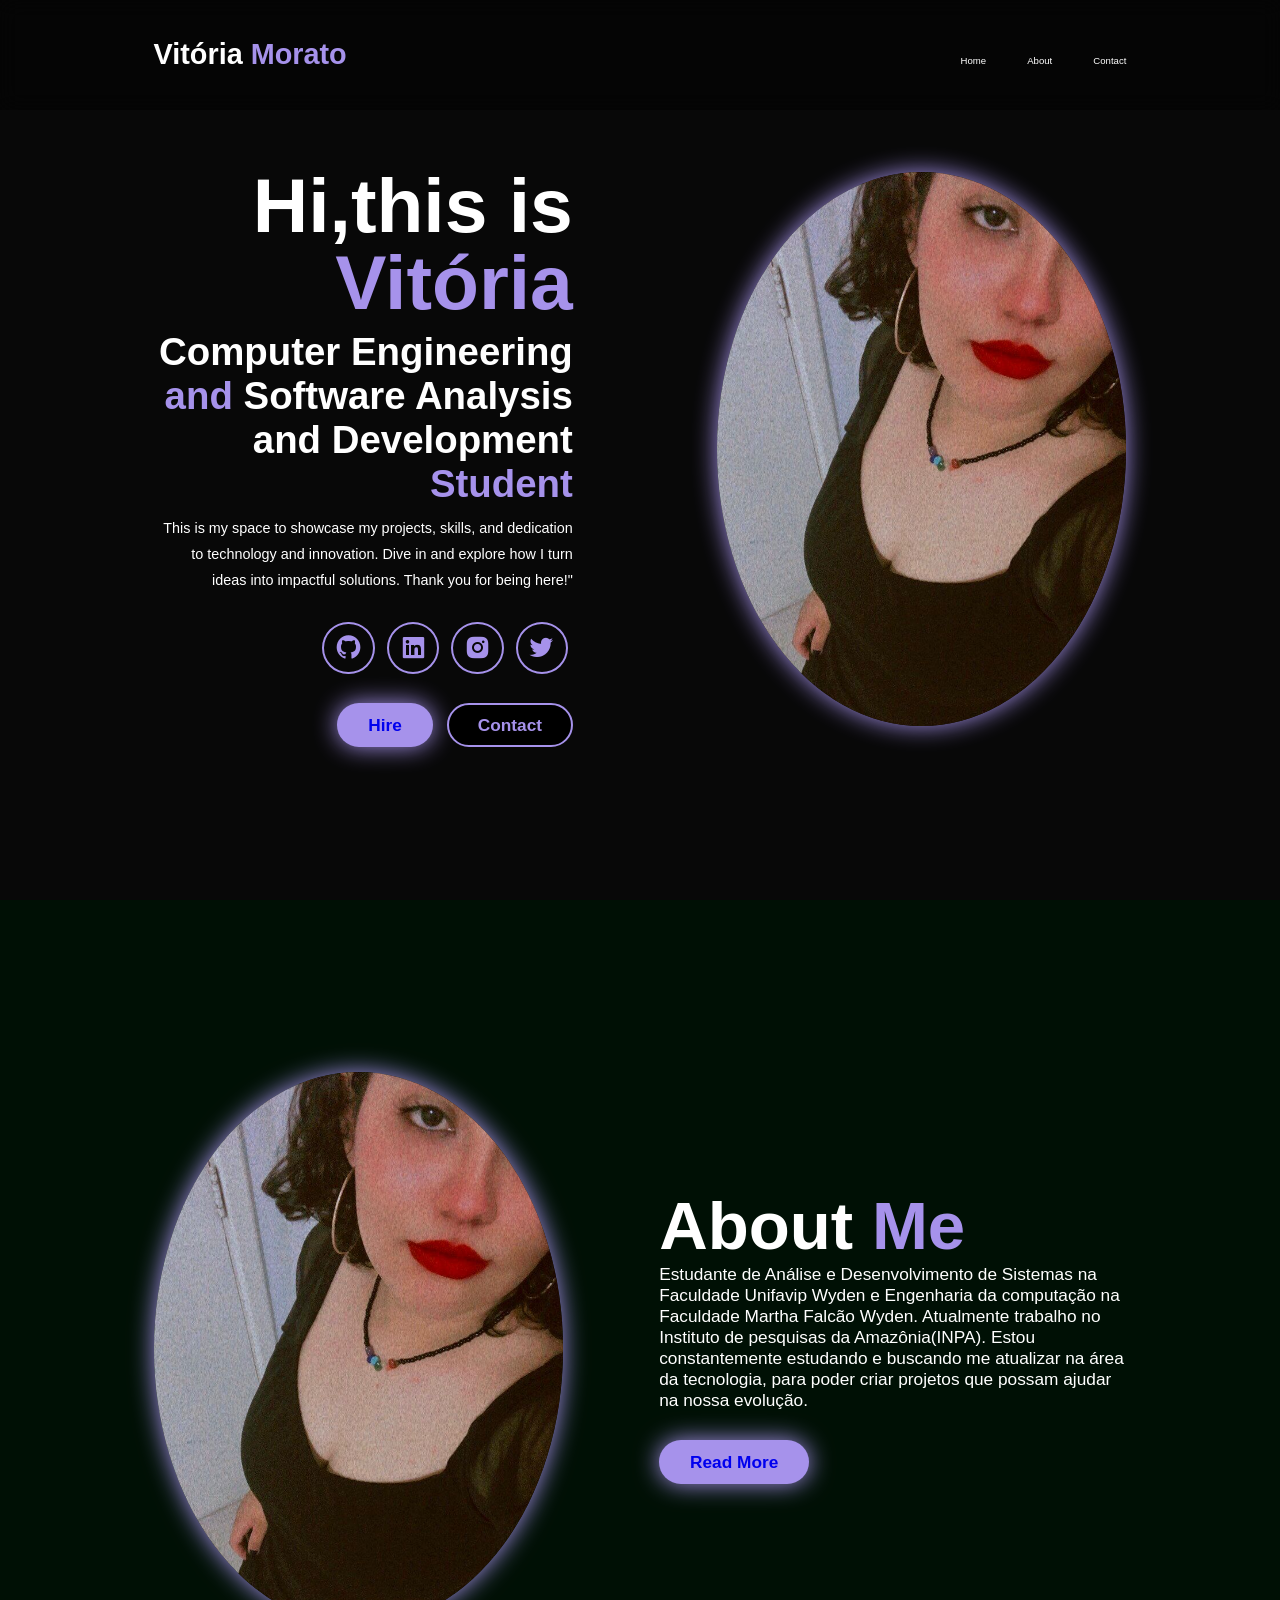
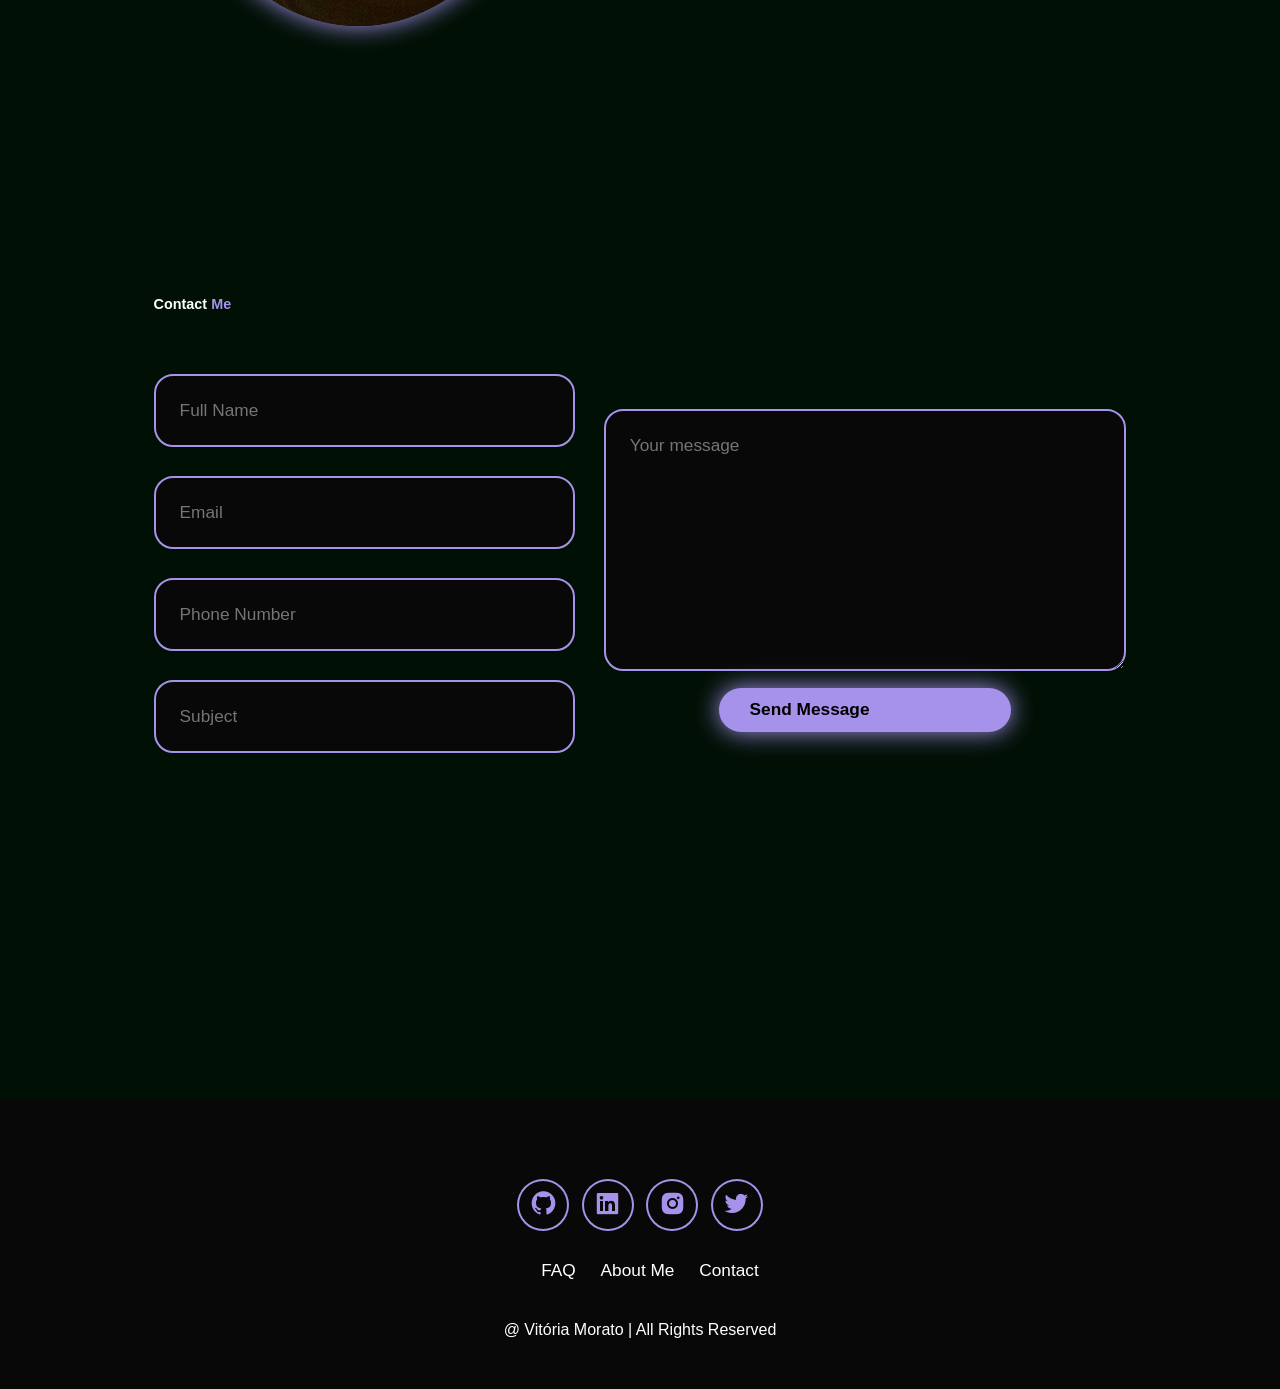
==== MeuPort/Portifólio.html @ acf23f74 "Local Página" ====
<!DOCTYPE html><!-- Define o documento como HTML5 -->
<html lang="pt-br">
<head>
    <meta charset="UTF-8"/>
    <meta name="viewport" content="width-device-width, initial-scale=1.0"/>
    <title>System Call: Portfolio</title>
    <link rel="stylesheet" href="Ports.css">
    <link rel="icon" href="images/Icon_TP.png" type="image/x-icon">
    <link 
        href="https://unpkg.com/boxicons@2.1.4/css/boxicons.min.css"
        rel="stylesheet"
    />
</head>

<body>
    <header class="header">
        <a href="#home" class="logo"> Vitória
        <span>Morato</span>

        <i class="bx bx-menu" id="menu-icon" > </i>

        <nav class="navbar">
            <a href="#home">Home</a>
            <a href="#about">About</a>
            <a href="#contact">Contact</a>
        </nav>
        </a>
    </header>

    <section class="home" id="home">

        <div class="home-content">
        <h1>Hi,this is <span>Vitória</span></h1>
        <h3> Computer Engineering <span>and</span>  Software Analysis and Development <span> Student </span></h3>
        <p>This is my space to showcase my projects, skills, 
            and dedication to technology and innovation. 
            Dive in and explore how I turn ideas into impactful solutions.
            Thank you for being here!"</p>

        <div class="social-icons">
                <a href="https://github.com/VickyMorato" target="_blank">
                <i class="bx bxl-github"></i>
            </a>

            <a href="https://www.linkedin.com/in/vitória-morato-9aab852b8/", target="_blank">
                <i class="bx bxl-linkedin-square"></i> </a>

            <a href="https://www.instagram.com/vihcloud/", target="_blank">
                <i class="bx bxl-instagram-alt"></i> </a>

            <a href="https://x.com/Dope_Vm", target="_blank">
                <i class="bx bxl-twitter"></i> </a>
        </div>

        <div class="btn-group">
            <a href="#" class="btn">Hire</a>
            <a href="#contact" class="btn">Contact</a>

        </div>
    </div>

    <div class="home-image">
        <img src="images/icon.jpeg" alt="">

    </div>
    </section>

    <section class="about" id="about">
        <div class="about-img">
            <img src="images/icon.jpeg" alt="">
        </div>

            <div class="about-content">
                <h2>About <span>Me</span></h2>
                <p>Estudante de Análise e Desenvolvimento de Sistemas na Faculdade Unifavip Wyden e 
                    Engenharia da computação na Faculdade Martha Falcão Wyden. 
                    Atualmente trabalho no Instituto de pesquisas da Amazônia(INPA). 
                    Estou constantemente estudando e buscando me atualizar na área da tecnologia, 
                    para poder criar projetos que possam ajudar na nossa evolução.</p>
                <a href="#" class="btn">Read More</a>
            </div>
    </section>


    <section class="contact" id="contact">
        <h2 class="heading">Contact <span>Me</span> </h2>

        <form action="">
            <div class="input-group">
                <div class="input-box">
                    <input type="text" placeholder="Full Name">
                    <input type="email" placeholder="Email">

                </div>
            <div class="input-box">
                <input type="number" placeholder="Phone Number">
                <input type="text" placeholder="Subject">
            </div>
</div>

            <div class="input-group-2">
                <textarea name="" id=""cols="30" rows="10" placeholder="Your message"></textarea>
                <input type="aubmit" value="Send Message" class="btn">
            </div>

        </form>
    </section>


<footer class="footer">
    <div class="social-icons">
        <a href="https://github.com/VickyMorato" target="_blank">
            <i class="bx bxl-github"></i>
        </a>

        <a href="https://www.linkedin.com/in/vitória-morato-9aab852b8/", target="_blank">
            <i class="bx bxl-linkedin-square"></i> </a>

            <a href="https://www.instagram.com/vihcloud/", target="_blank">
            <i class="bx bxl-instagram-alt"></i> </a>

            <a href="https://x.com/Dope_Vm", target="_blank">
            <i class="bx bxl-twitter"></i> </a>
    </div>

    <ul class="list">
        <li>
            <a href="#">FAQ</a>
        </li>
        <li>
            <a href="#about">About Me</a>
        </li>
        <li>
            <a href="#contact">Contact</a>
        </li>
    </ul>


    <p class="copyright">
        @ Vitória Morato | All Rights Reserved
    </p>

</footer>













    <script src="MeuPort/script.js"></script>
</body>
</html>
---- MeuPort/Ports.css ----
*{
    margin:0;
    padding: 0;
    box-sizing: border-box;
    text-decoration: none;
    border: none;
    outline: none;
    scroll-behavior: smooth;
    font-family: "Poppins", sans-serif;
}

html{
    font-size: 60%;
}

:root{
    --bg-color:#080808;
    --second-bg-color: #001005;
    --text-color: rgb(255, 255, 255);
    --main-color: #a692eb;
}

body{
    background: var(--bg-color);
    color: var(--text-color);
}

.header{
    position: fixed;
    width:100%;
    top: 0;
    left:0;
    padding:4rem 12%;
    background: rgba(0, 0, 0, 0.3);
    backdrop-filter:blur(10px);
    display:flex;
    justify-content:space-between;
    align-items: center;
    z-index:100;
}

#menu-icon{
    font-size:3.6rem;
    color:var(--main-color);
    display:none;
}

.logo{
    font-size:3rem;
    color:var(--text-color);
    font-weight: 800;
    cursor: pointer;
    transition:0.3s ease;
}

.logo:hover{
    transform: scale(1.1);
}

span{
    color:var(--main-color);
}

.navbar a{
    font: size 1.8rem;
    color:var(--text-color);
    margin-left:  4rem;
    font-weight:500;
    border-bottom: 3px solid transparent;
    transition: 0.3s ease;
}

.navbar a:hover{
    border-bottom:3px solid var(--main-color);
    color: var(--main-color);
}

section{
    min-height:100vh;
    padding: 10rem 12%;
}

.home{
    display: flex;
    align-items: center;
    justify-content: center;
    gap: 15rem;
}

.home-content{
    display: flex;
    flex-direction: column;
    align-items: flex-end;
    text-align: right;
}

.home-content h1{
    font-size: 8rem;
    font-weight: 700;
    margin-top: 1.5rem;
    line-height: 1;
}

.home-content h3{
    font-size: 4rem;
    margin: 1rem 0;
}

.home-content p{
    font-size: 1.5rem;
    font-weight: 500;
    line-height: 1.8;
}

.home-image img{
    width: 32vw;
    border-radius: 50%;
    box-shadow: 0 0 25px var(--main-color);
    transition:0.4s ease-in-out;
}

.home-image img:hover{
    box-shadow: 0 0 25px var(--main-color),
                0 0 50px var(--main-color),
                0 0 100px var(--main-color);
}

.social-icons a{
    display: inline-flex;
    justify-content: center;
    align-items: center;
    font-size: 3rem;
    padding: 1rem;
    background: transparent;
    border: 2px solid var(--main-color);
    border-radius: 50%;
    color: var(--main-color);
    margin: 3rem 0.5rem;
    transition: 0.3s ease;
}

.social-icons a:hover{
    color: var(--text-color);
    background-color: var(--main-color);
    transform: scale(1.2)translate(-5px);
    box-shadow: 0 0 25px var(--main-color);
}

.btn-group{
    display: flex;
    gap: 1.5rem;
}

.btn{
    display: inline-block;
    padding: 1rem 3rem;
    background: var(--main-color);
    box-shadow:0 0 25px var(--main-color);
    border-radius: 3rem;
    font-size: 1.8rem;
    border: 2px solid transparent;
    font-weight: 600;
    transition: 0.3s ease-in-out;
}

.btn:hover{
    transform: scale(1.05);
    box-shadow:0 0 25px var(--main-color),
            0 0 50px var(--main-color);
}

.btn-group a:nth-of-type(2){
    background-color: black;
    color: var(--main-color);
    border: 2px solid var(--main-color);
    box-shadow:0 0 25px transparent;
}

.btn-group a:nth-of-type(2):hover{
    box-shadow:0 0 25px var(--main-color);
    background-color: var(--main-color);
    color: black;
}

.about{
    display: flex;
    justify-content: center;
    align-items: center;
    gap: 10rem;
    background-color: var(--second-bg-color);
}

.about-img img{
    width: 32vw;
    border-radius: 50%;
    box-shadow: 0 0 25px var(--main-color);
    transition:0.4s ease-in-out;
}

.about-img img:hover{
    box-shadow: 0 0 25px var(--main-color),
                0 0 50px var(--main-color),
                0 0 100px var(--main-color);
}

.about-content h2{
    font-size: 7rem;
    text-align: left;
}

.about-content p{
    font-size: 1.8rem;
}

.about-content .btn{
    margin: 3rem 0;
}

::-webkit-scrollbar{
    width: 10px;
}

::-webkit-scrollbar-thumb{
    background-color: var(--main-color);
}

::-webkit-scrollbar-track{
    background-color: var(--bg-color);
}

.contact{
    background-color: var(--second-bg-color);
}

.contact h2{
    margin-bottom: 3rem;
    color: var(--text-color);
}

.contact form{
    display: flex;
    align-items: center;
    justify-content: center;
    gap: 3rem;
    margin: 5rem 0;
    text-align: center;
}

.contact form .input-box input,
.contact form textarea{
    width: 100%;
    padding: 2.5rem;
    font-size: 1.8rem;
    color: var(--text-color);
    background-color: var(--bg-color);
    border-radius: 2rem;
    border: 2px solid var(--main-color);
    margin: 1.5rem 0;
}

.footer{
    background-color: var(--bg-color);
    padding: 50px 0;
}

.footer .social-icons{
    text-align: center;
}

.footer ul{
    text-align: center;
    font-size: 1.8rem;
}

.footer ul li{
    display: inline-block;
    margin-left: 20px;
}

.footer ul li a{
    color:white;
    border-bottom: 3px solid transparent;
    transition: 0.3s ease-in-out;
}

.footer ul li a:hover{
    border-bottom: 3px solid var(--main-color);
}

.footer .copyright{
    text-align: center;
    margin-top: 40px;
    font-size: 16px;
}

@media(max-width:1024px){
    #meu-icon{
        display: block;
    }
.navbar{
    position: absolute;
    top: 100%;
    right: 0;
    width: 50%;
    padding: 1rem 3rem;
    background-color: rgba(0, 0, 0, 0.8);
    border-left: 2px solid var(--main-color);
    border-bottom: 2px solid var(--main-color);
    border-bottom-left-radius: 2rem;
}
.navbar a{
    display:block;
    font-size: 2rem;
    margin:3rem 0;
    color: var(--text-color);
}
.navbar.activate{
    display: block;
}
.home{
    flex-direction: column-reverse;
    margin: 5rem 0;
    gap: 5rem;
}
.home-image{
    width: 52vw;
}
.about{
    flex-direction: column-reverse;
    text-align: center;
}
.about h2{
    text-align: center;
    margin: 2rem 0;
}
.about img{
    width: 52vw;
}
.contact form{
    flex-direction: column;
}
}
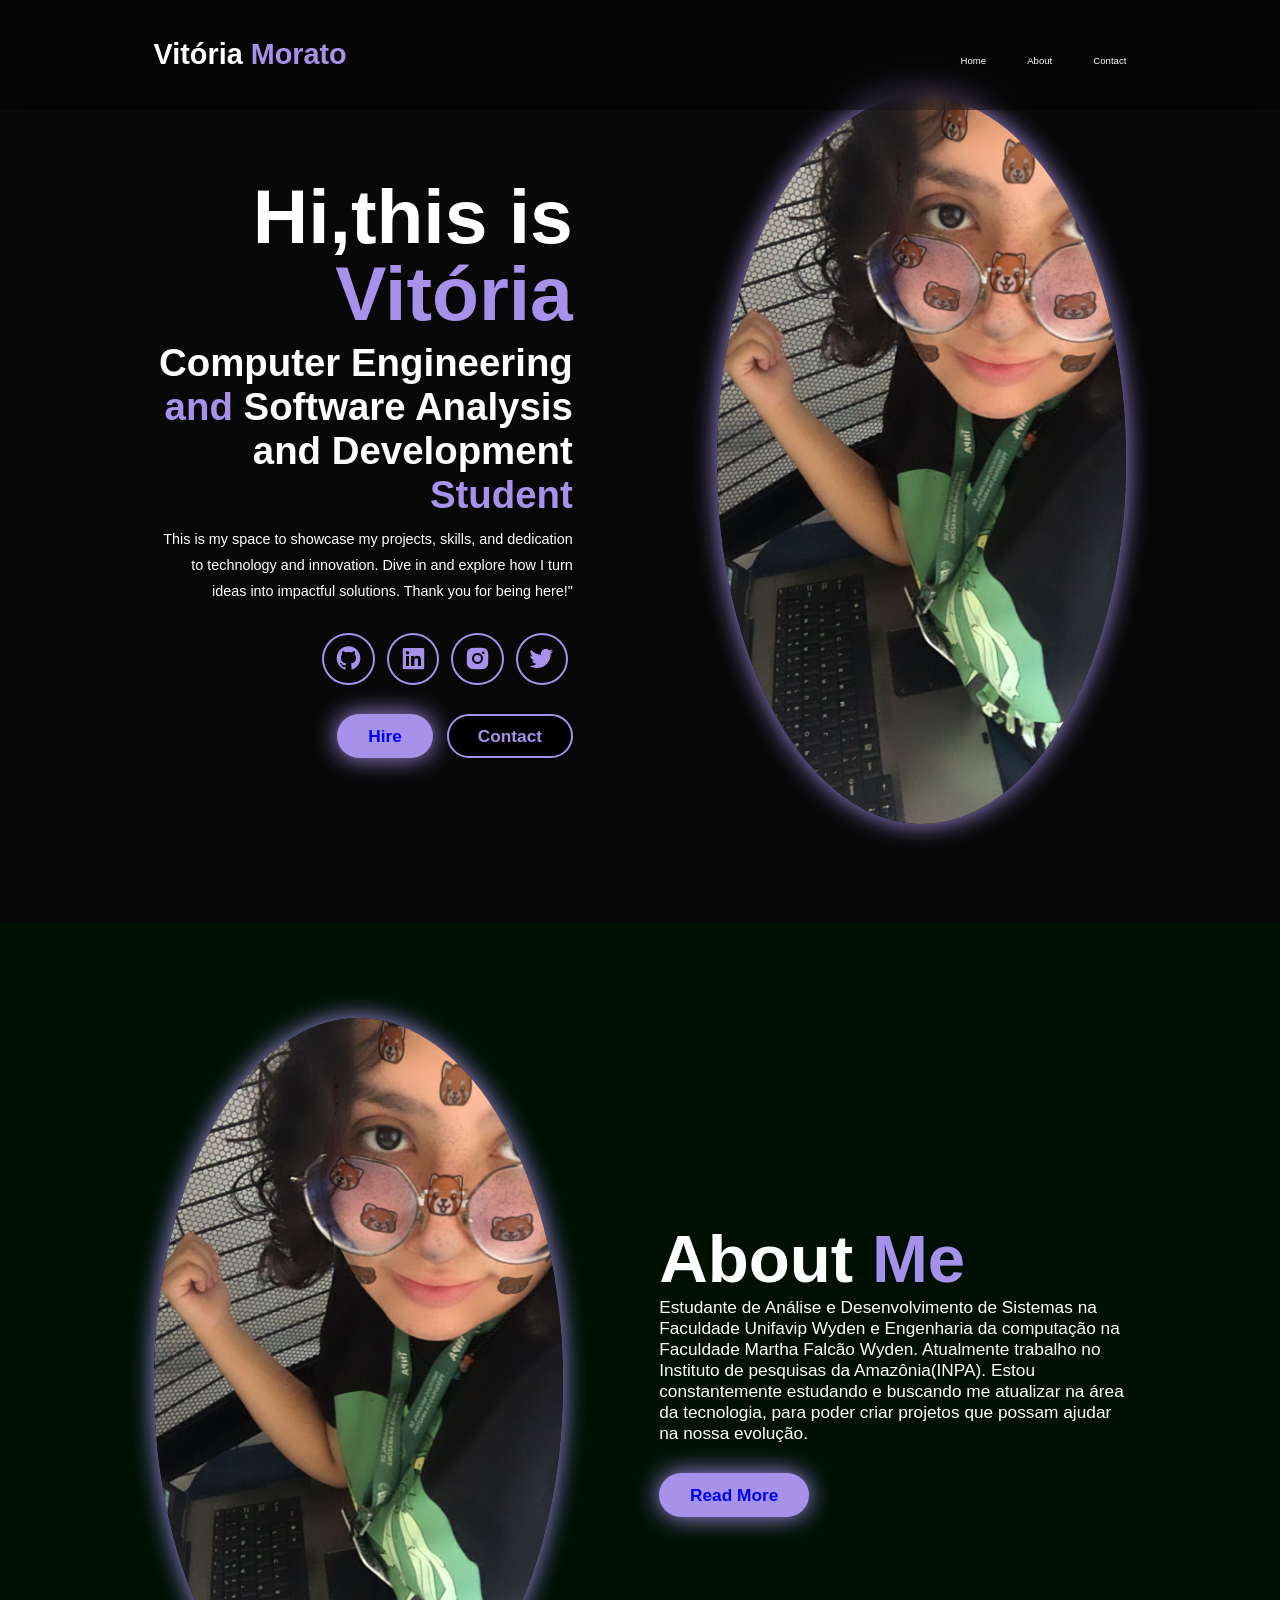
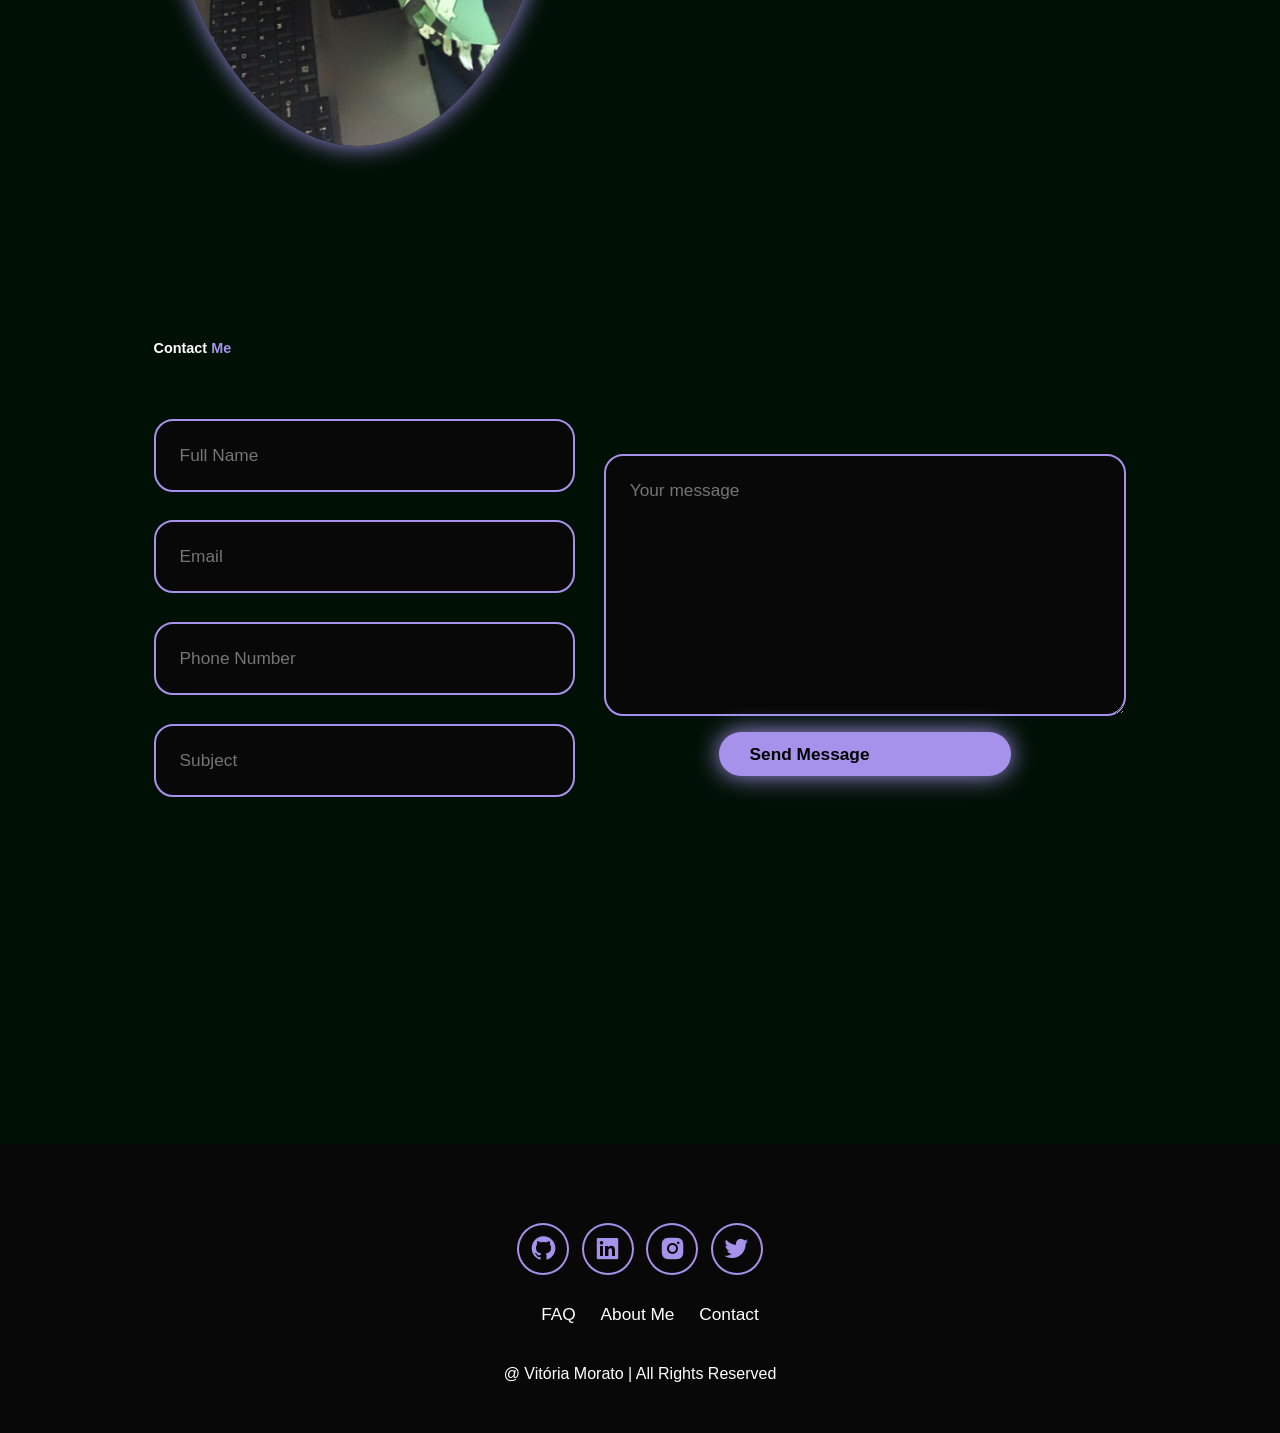
==== commit 930349e8: "atualização de foto" ====
--- a/MeuPort/Portifólio.html
+++ b/MeuPort/Portifólio.html
@@ -60,14 +60,14 @@
     </div>
 
     <div class="home-image">
-        <img src="images/icon.jpeg" alt="">
+        <img src="images/Iconn.jpeg" alt="">
 
     </div>
     </section>
 
     <section class="about" id="about">
         <div class="about-img">
-            <img src="images/icon.jpeg" alt="">
+            <img src="images/Iconn.jpeg" alt="">
         </div>
 
             <div class="about-content">
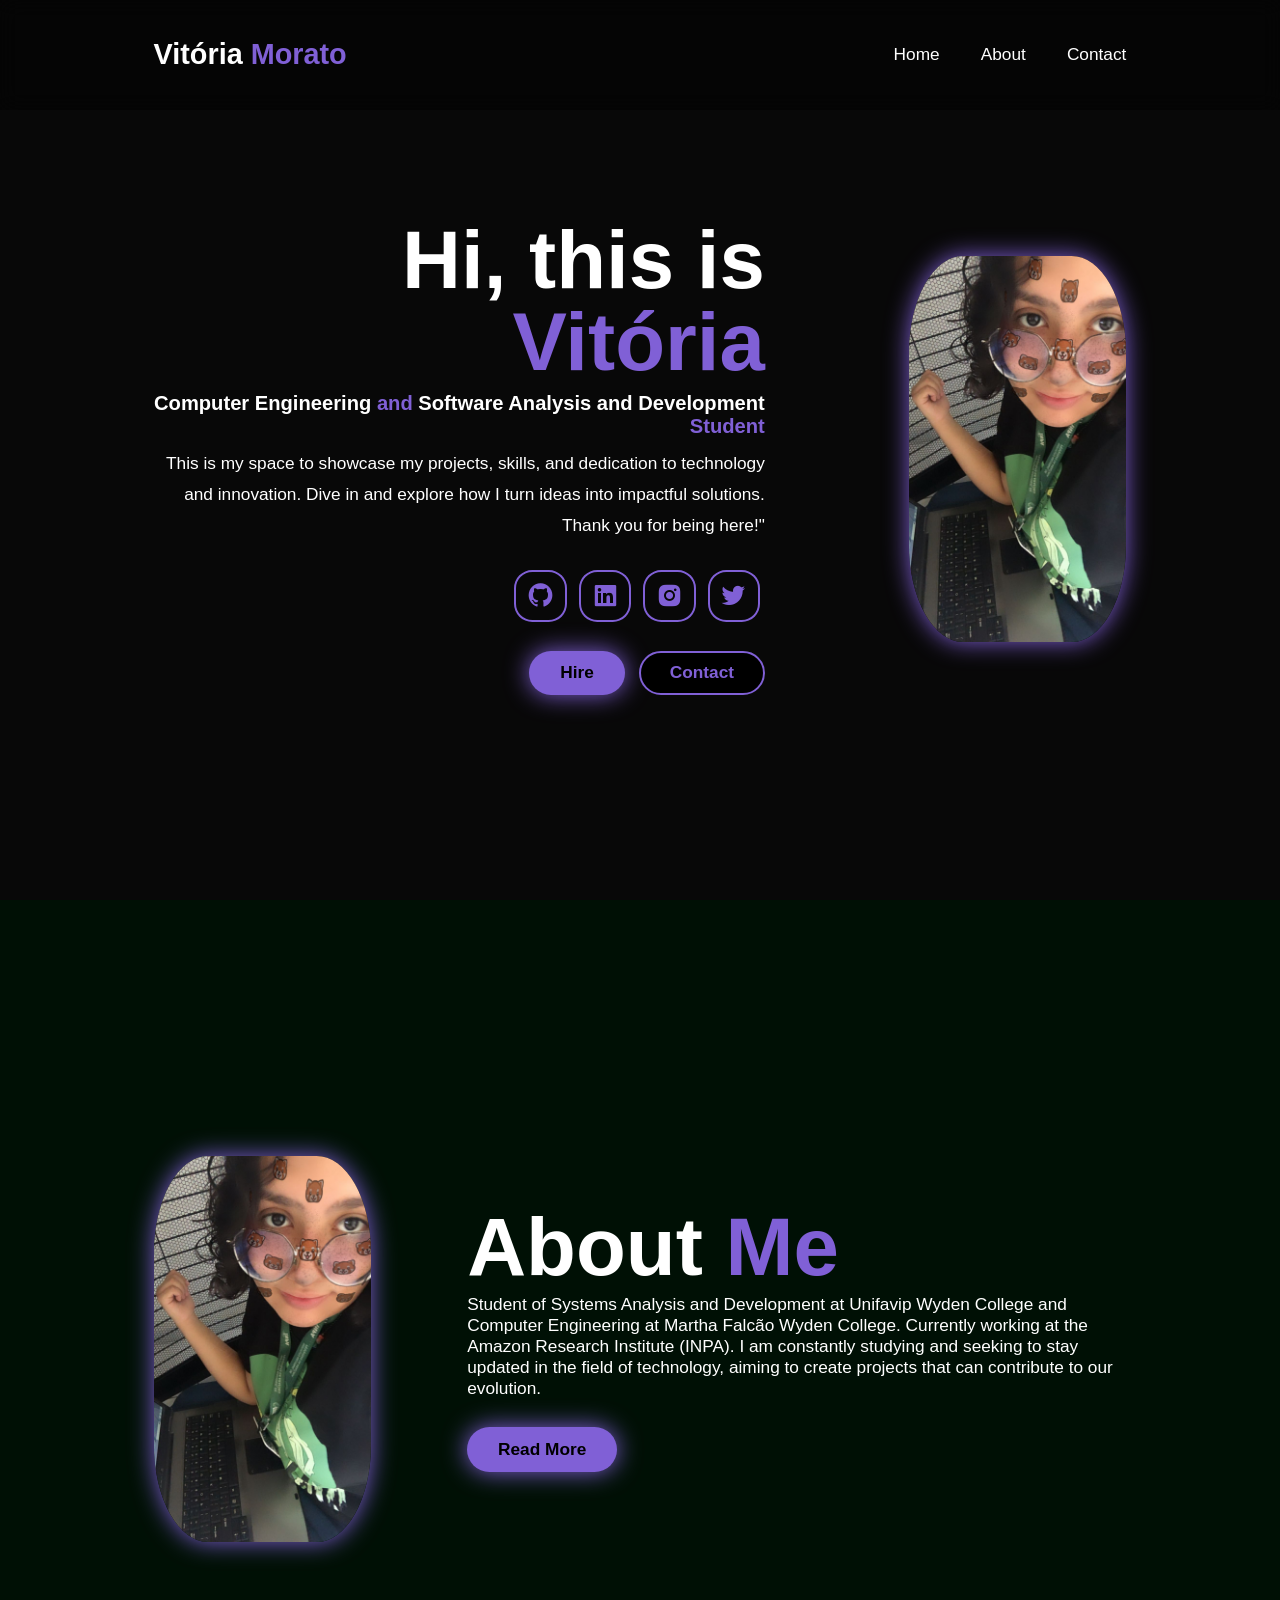
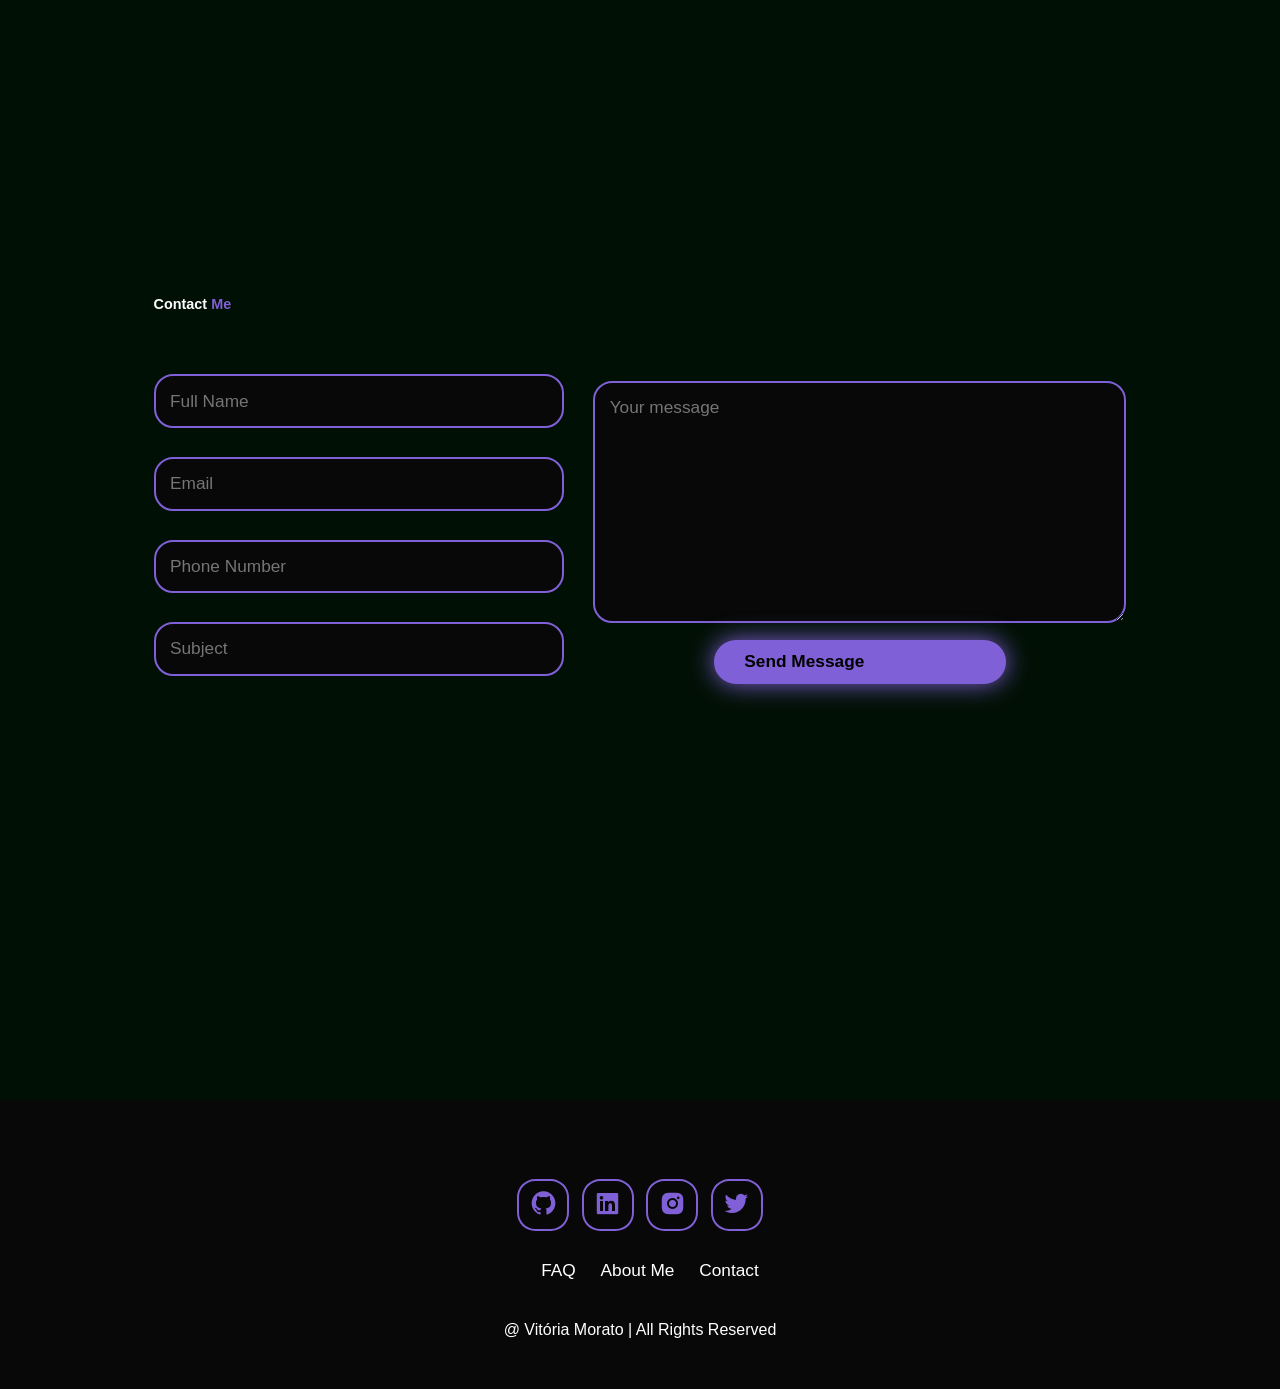
==== commit 88c70ba0: "first commit" ====
--- a/MeuPort/Portifólio.html
+++ b/MeuPort/Portifólio.html
@@ -15,7 +15,7 @@
 <body>
     <header class="header">
         <a href="#home" class="logo"> Vitória
-        <span>Morato</span>
+        <span>Morato</span></a>
 
         <i class="bx bx-menu" id="menu-icon" > </i>
 
@@ -24,13 +24,12 @@
             <a href="#about">About</a>
             <a href="#contact">Contact</a>
         </nav>
-        </a>
     </header>
 
     <section class="home" id="home">
 
         <div class="home-content">
-        <h1>Hi,this is <span>Vitória</span></h1>
+        <h1>Hi, this is <span>Vitória</span></h1>
         <h3> Computer Engineering <span>and</span>  Software Analysis and Development <span> Student </span></h3>
         <p>This is my space to showcase my projects, skills, 
             and dedication to technology and innovation. 
@@ -51,10 +50,10 @@
             <a href="https://x.com/Dope_Vm", target="_blank">
                 <i class="bx bxl-twitter"></i> </a>
         </div>
-
-        <div class="btn-group">
+            <div class="btn-group">
             <a href="#" class="btn">Hire</a>
             <a href="#contact" class="btn">Contact</a>
+    </div>
 
         </div>
     </div>
@@ -72,11 +71,11 @@
 
             <div class="about-content">
                 <h2>About <span>Me</span></h2>
-                <p>Estudante de Análise e Desenvolvimento de Sistemas na Faculdade Unifavip Wyden e 
-                    Engenharia da computação na Faculdade Martha Falcão Wyden. 
-                    Atualmente trabalho no Instituto de pesquisas da Amazônia(INPA). 
-                    Estou constantemente estudando e buscando me atualizar na área da tecnologia, 
-                    para poder criar projetos que possam ajudar na nossa evolução.</p>
+                <p>Student of Systems Analysis and Development at Unifavip Wyden College 
+                    and Computer Engineering at Martha Falcão Wyden College. 
+                    Currently working at the Amazon Research Institute (INPA). 
+                    I am constantly studying and seeking to stay updated in the field of technology, 
+                    aiming to create projects that can contribute to our evolution.</p>
                 <a href="#" class="btn">Read More</a>
             </div>
     </section>
--- a/MeuPort/Ports.css
+++ b/MeuPort/Ports.css
@@ -1,5 +1,5 @@
 *{
-    margin:0;
+    margin: 0;
     padding: 0;
     box-sizing: border-box;
     text-decoration: none;
@@ -9,15 +9,15 @@
     font-family: "Poppins", sans-serif;
 }
 
-html{
+html {
     font-size: 60%;
-}
-
-:root{
-    --bg-color:#080808;
+    overflow-x: hidden;
+}
+:root {
+    --bg-color: #080808;
     --second-bg-color: #001005;
-    --text-color: rgb(255, 255, 255);
-    --main-color: #a692eb;
+    --text-color: white;
+    --main-color: #8060d6;
 }
 
 body{
@@ -32,7 +32,7 @@
     left:0;
     padding:4rem 12%;
     background: rgba(0, 0, 0, 0.3);
-    backdrop-filter:blur(10px);
+    backdrop-filter: blur(10px);
     display:flex;
     justify-content:space-between;
     align-items: center;
@@ -46,8 +46,8 @@
 }
 
 .logo{
-    font-size:3rem;
-    color:var(--text-color);
+    font-size: 3rem;
+    color: var(--text-color);
     font-weight: 800;
     cursor: pointer;
     transition:0.3s ease;
@@ -62,10 +62,10 @@
 }
 
 .navbar a{
-    font: size 1.8rem;
-    color:var(--text-color);
+    font-size: 1.8rem;
+    color: var(--text-color);
     margin-left:  4rem;
-    font-weight:500;
+    font-weight: 500;
     border-bottom: 3px solid transparent;
     transition: 0.3s ease;
 }
@@ -95,26 +95,26 @@
 }
 
 .home-content h1{
-    font-size: 8rem;
+    font-size: 8.5rem;
     font-weight: 700;
     margin-top: 1.5rem;
     line-height: 1;
 }
 
 .home-content h3{
-    font-size: 4rem;
+    font-size: 2.1rem;
     margin: 1rem 0;
 }
 
 .home-content p{
-    font-size: 1.5rem;
+    font-size: 1.8rem;
     font-weight: 500;
     line-height: 1.8;
 }
 
 .home-image img{
-    width: 32vw;
-    border-radius: 50%;
+    width: 17vw;
+    border-radius: 25%;
     box-shadow: 0 0 25px var(--main-color);
     transition:0.4s ease-in-out;
 }
@@ -133,7 +133,7 @@
     padding: 1rem;
     background: transparent;
     border: 2px solid var(--main-color);
-    border-radius: 50%;
+    border-radius: 35%;
     color: var(--main-color);
     margin: 3rem 0.5rem;
     transition: 0.3s ease;
@@ -142,7 +142,7 @@
 .social-icons a:hover{
     color: var(--text-color);
     background-color: var(--main-color);
-    transform: scale(1.2)translate(-5px);
+    transform: scale(1.2)translateY(-5px);
     box-shadow: 0 0 25px var(--main-color);
 }
 
@@ -152,12 +152,13 @@
 }
 
 .btn{
-    display: inline-block;
+    display: inline-block ;
     padding: 1rem 3rem;
     background: var(--main-color);
     box-shadow:0 0 25px var(--main-color);
     border-radius: 3rem;
     font-size: 1.8rem;
+    color: black;
     border: 2px solid transparent;
     font-weight: 600;
     transition: 0.3s ease-in-out;
@@ -191,8 +192,8 @@
 }
 
 .about-img img{
-    width: 32vw;
-    border-radius: 50%;
+    width: 17vw;
+    border-radius: 25%;
     box-shadow: 0 0 25px var(--main-color);
     transition:0.4s ease-in-out;
 }
@@ -204,7 +205,7 @@
 }
 
 .about-content h2{
-    font-size: 7rem;
+    font-size: 8.5rem;
     text-align: left;
 }
 
@@ -217,7 +218,7 @@
 }
 
 ::-webkit-scrollbar{
-    width: 10px;
+    width: 5px;
 }
 
 ::-webkit-scrollbar-thumb{
@@ -249,7 +250,7 @@
 .contact form .input-box input,
 .contact form textarea{
     width: 100%;
-    padding: 2.5rem;
+    padding: 1.5rem;
     font-size: 1.8rem;
     color: var(--text-color);
     background-color: var(--bg-color);
@@ -294,7 +295,7 @@
 }
 
 @media(max-width:1024px){
-    #meu-icon{
+    #menu-icon{
         display: block;
     }
 .navbar{
@@ -307,6 +308,7 @@
     border-left: 2px solid var(--main-color);
     border-bottom: 2px solid var(--main-color);
     border-bottom-left-radius: 2rem;
+    display: none;
 }
 .navbar a{
     display:block;
@@ -314,7 +316,7 @@
     margin:3rem 0;
     color: var(--text-color);
 }
-.navbar.activate{
+.navbar.active{
     display: block;
 }
 .home{
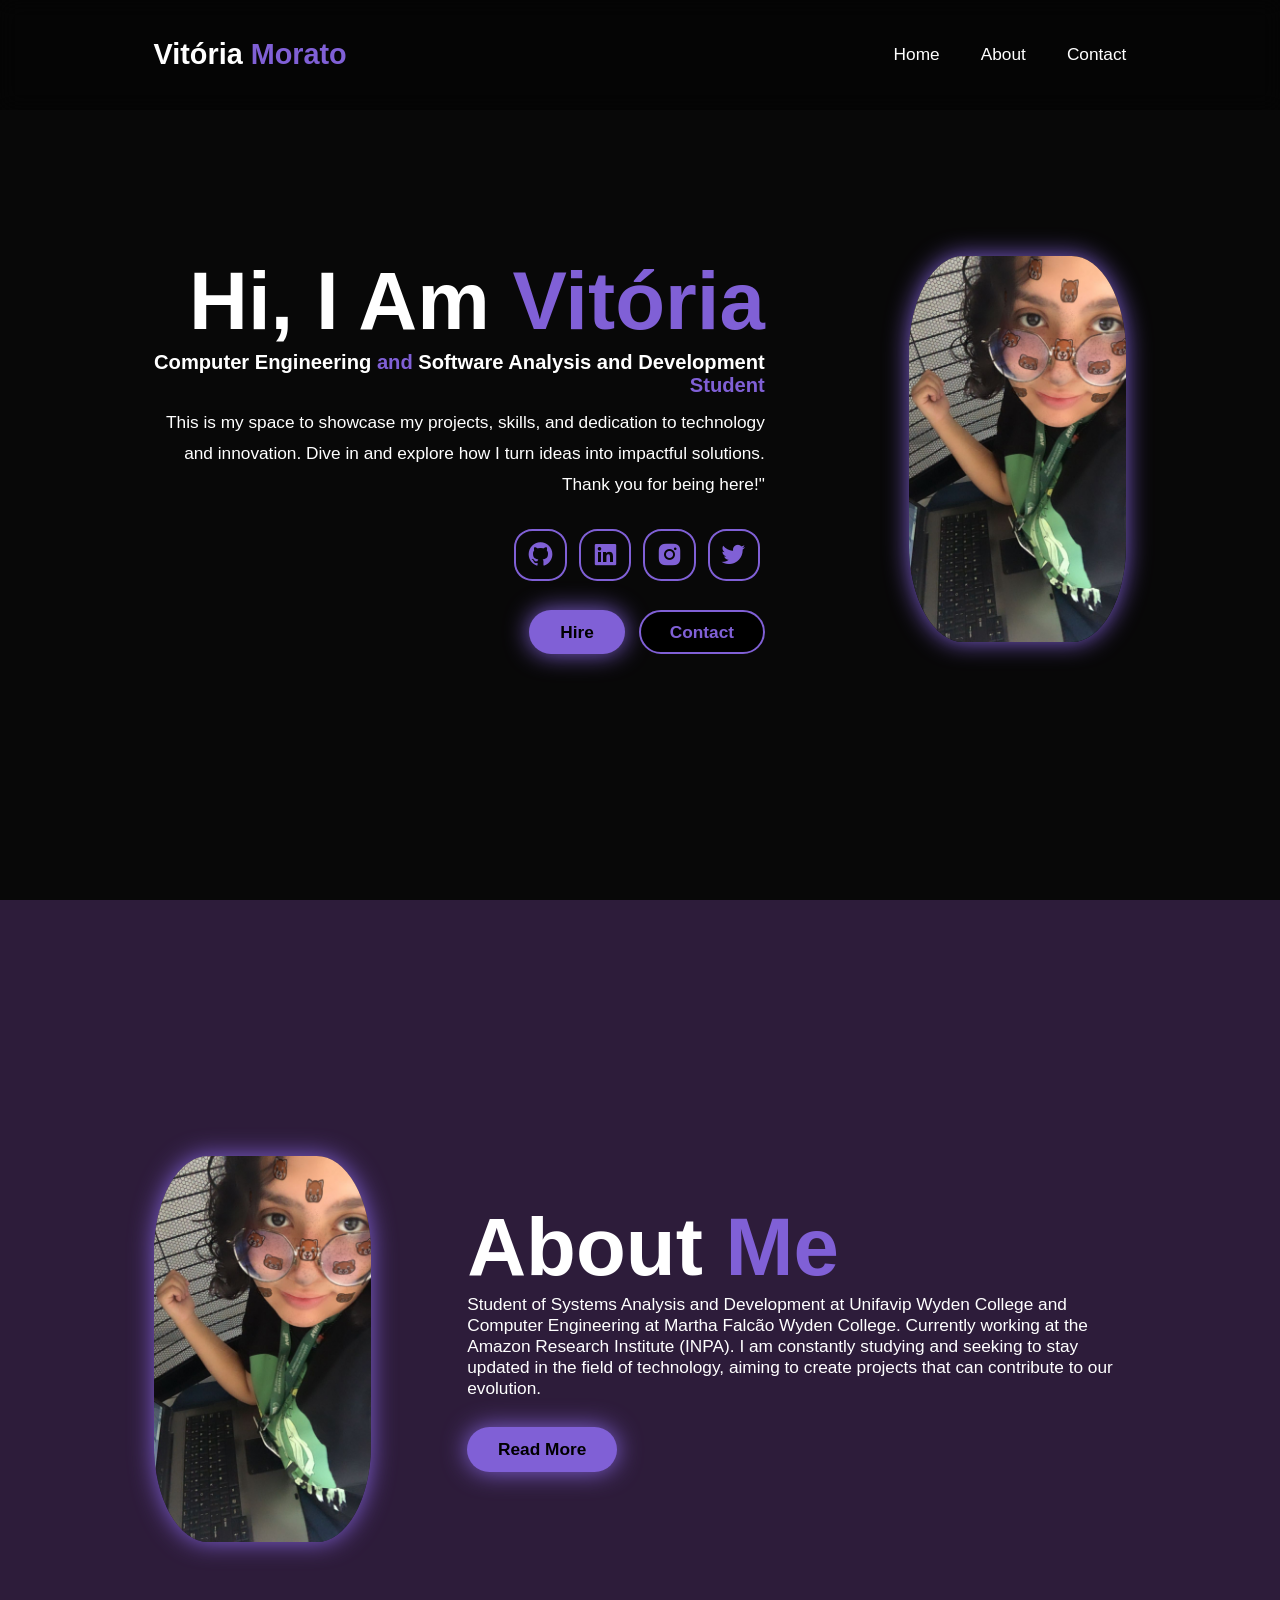
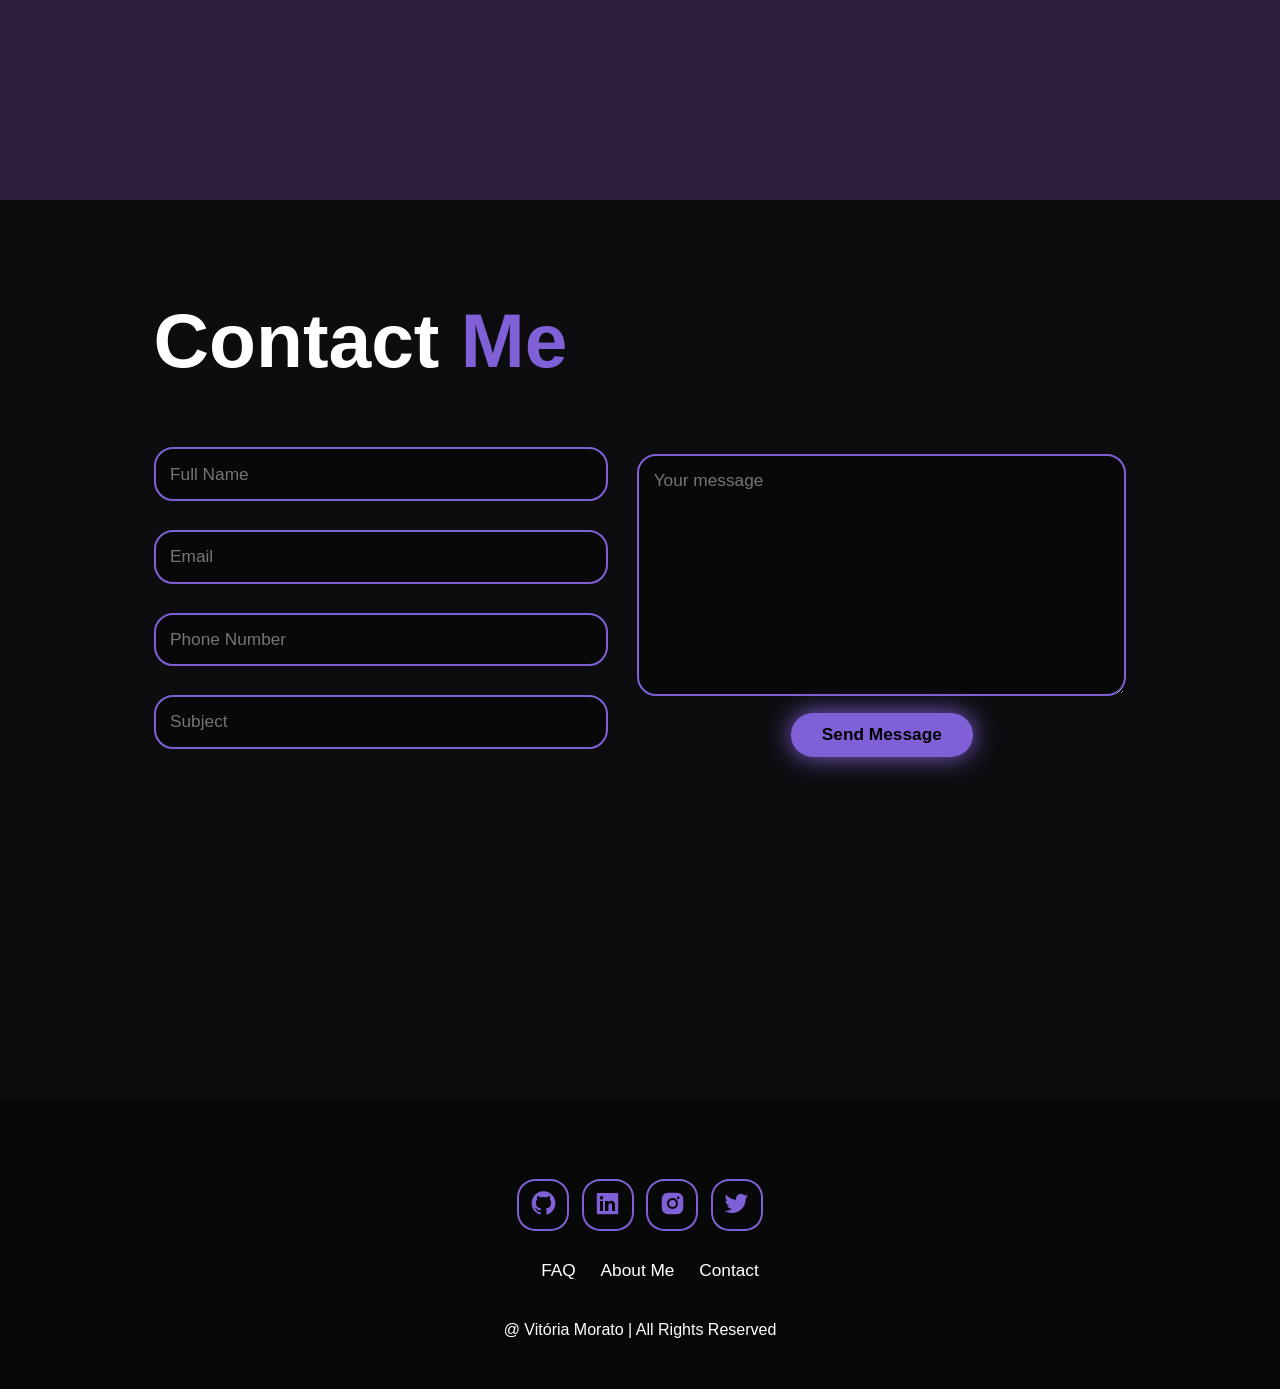
==== commit 8656676f: "Novos design e configurações" ====
--- a/MeuPort/Portifólio.html
+++ b/MeuPort/Portifólio.html
@@ -29,7 +29,7 @@
     <section class="home" id="home">
 
         <div class="home-content">
-        <h1>Hi, this is <span>Vitória</span></h1>
+        <h1>Hi, I Am <span>Vitória</span></h1>
         <h3> Computer Engineering <span>and</span>  Software Analysis and Development <span> Student </span></h3>
         <p>This is my space to showcase my projects, skills, 
             and dedication to technology and innovation. 
@@ -84,13 +84,13 @@
     <section class="contact" id="contact">
         <h2 class="heading">Contact <span>Me</span> </h2>
 
-        <form action="">
+        <form action="https://formsubmit.co/vitoriamorato05@gmail.com" method="POST">
             <div class="input-group">
                 <div class="input-box">
-                    <input type="text" placeholder="Full Name">
-                    <input type="email" placeholder="Email">
-
+                    <input type="text"  name="name" placeholder="Full Name">
+                    <input type="email" name="email" placeholder="Email">
                 </div>
+                
             <div class="input-box">
                 <input type="number" placeholder="Phone Number">
                 <input type="text" placeholder="Subject">
@@ -98,8 +98,8 @@
 </div>
 
             <div class="input-group-2">
-                <textarea name="" id=""cols="30" rows="10" placeholder="Your message"></textarea>
-                <input type="aubmit" value="Send Message" class="btn">
+                <textarea name="menssagem" id=""cols="30" rows="10" placeholder="Your message"></textarea>
+                <input type="submit" value="Send Message" class="btn">
             </div>
 
         </form>
@@ -153,6 +153,6 @@
 
 
 
-    <script src="MeuPort/script.js"></script>
+    <script src="script.js"></script>
 </body>
 </html>
--- a/MeuPort/Ports.css
+++ b/MeuPort/Ports.css
@@ -15,9 +15,10 @@
 }
 :root {
     --bg-color: #080808;
-    --second-bg-color: #001005;
+    --second-bg-color: #2d1c3a;
     --text-color: white;
     --main-color: #8060d6;
+    --text2-color: #1919254b; 
 }
 
 body{
@@ -230,12 +231,13 @@
 }
 
 .contact{
-    background-color: var(--second-bg-color);
+    background-color: var(--text2-color);
 }
 
 .contact h2{
     margin-bottom: 3rem;
     color: var(--text-color);
+    font-size: 8rem;
 }
 
 .contact form{
